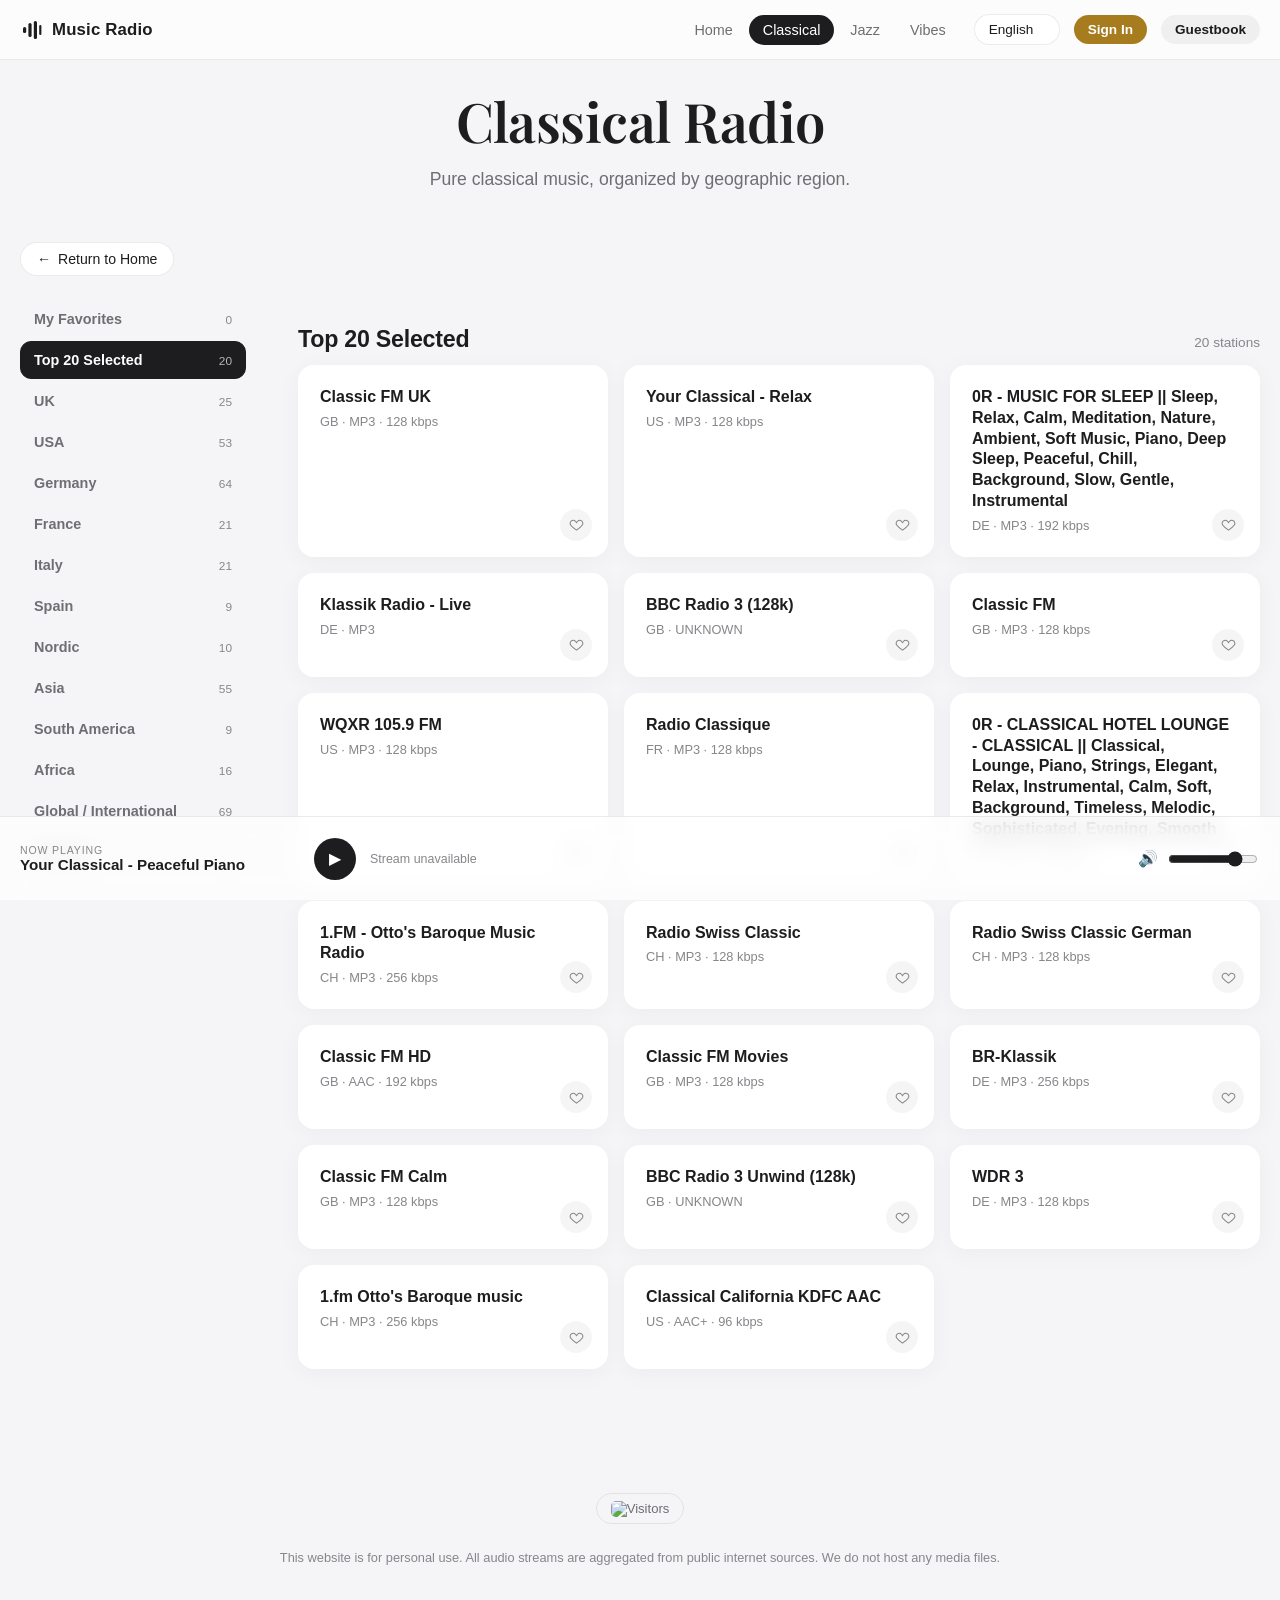
==== classical.html @ c6575f0f "Heart .favorited strict state, un-heart toggle, My Favorites sidebar tab, ?v=19.0" ====
<!DOCTYPE html>
<html lang="en">
<head>
  <meta charset="UTF-8" />
  <meta name="viewport" content="width=device-width, initial-scale=1.0" />
  <meta http-equiv="Cache-Control" content="no-cache, no-store, must-revalidate" />
  <meta http-equiv="Pragma" content="no-cache" />
  <meta http-equiv="Expires" content="0" />

  <title data-i18n="classical.title">Classical Radio</title>
  <link rel="icon" type="image/svg+xml" href="favicon.svg?v=19.0" />
  <link rel="apple-touch-icon" href="apple-touch-icon.png?v=19.0" />

  <link rel="preconnect" href="https://fonts.googleapis.com" />
  <link rel="preconnect" href="https://fonts.gstatic.com" crossorigin />
  <link href="https://fonts.googleapis.com/css2?family=Playfair+Display:ital,wght@0,400;0,600;0,700;1,400&display=swap" rel="stylesheet" />
  <link rel="stylesheet" href="css/style.css?v=19.0" />
</head>
<body data-page="classical" data-category="classical" data-group-label="classical.stations">
  <nav class="site-nav">
    <span class="nav-brand">
      <svg class="logo" width="24" height="24" viewBox="0 0 24 24" fill="none" aria-hidden="true">
        <rect x="3" y="9" width="3.2" height="6" rx="1.6"/>
        <rect x="8.4" y="5" width="3.2" height="14" rx="1.6"/>
        <rect x="13.8" y="3" width="3.2" height="18" rx="1.6"/>
        <rect x="19.2" y="7" width="2.2" height="10" rx="1.1"/>
      </svg>
      <span data-i18n="brand">Music Radio</span>
    </span>
    <div class="nav-links">
      <a href="index.html" data-i18n="nav.home">Home</a>
      <a href="classical.html" class="active" data-i18n="nav.classical">Classical</a>
      <a href="jazz.html" data-i18n="nav.jazz">Jazz</a>
      <a href="vibe.html" data-i18n="nav.vibes">Vibes</a>
      <a href="favorites.html" id="favorites-link" data-i18n="fav.title" hidden>My Favorites</a>
    </div>
    <div class="lang-wrap">
      <select id="lang-switcher" aria-label="Language"></select>
    </div>
    <div class="auth-area" id="auth-area"></div>
    <button class="nav-guestbook" id="guestbook-open" type="button" data-i18n="guestbook.title">Guestbook</button>
  </nav>

  <header class="hero">
    <h1 data-i18n="classical.title">Classical Radio</h1>
    <p data-i18n="classical.subtitle">Pure classical music, organized by geographic region.</p>
  </header>

  <main class="wrap">
    <a class="back-btn" href="index.html">
      <span aria-hidden="true">←</span><span data-i18n="common.back">Return to Home</span>
    </a>

    <div class="category-layout">
      <aside class="category-nav" id="category-nav" role="tablist" aria-label="Regions"></aside>
      <div class="category-main">
        <div id="loading" data-i18n="common.loading">Loading stations…</div>
        <div id="stations"></div>
      </div>
    </div>
  </main>

  <footer class="site-footer">
    <div class="visitor-badge" id="visitor-badge" aria-label="Visitors"></div>
    <p data-i18n="footer.disclaimer">This website is for personal use. All audio streams are aggregated from public internet sources. We do not host any media files.</p>
  </footer>

  <div class="audio-bar" id="audio-bar">
    <div class="np">
      <div class="np-label" data-i18n="player.now_playing">Now Playing</div>
      <div class="np-name empty" id="np-name" data-i18n="player.nothing">Select a station to begin</div>
    </div>
    <div class="controls">
      <button class="btn" id="player-toggle" aria-label="Play">
        <span data-icon>▶</span>
      </button>
    </div>
    <div class="status" id="player-status"></div>
    <div class="vol">
      <span id="vol-icon">🔊</span>
      <input type="range" id="vol-range" min="0" max="1" step="0.01" value="0.8" aria-label="Volume" />
    </div>
  </div>

  <script src="https://cdn.jsdelivr.net/npm/@supabase/supabase-js@2"></script>
  <script src="js/i18n.js?v=19.0"></script>
  <script src="js/auth.js?v=19.0"></script>
  <script src="js/guestbook.js?v=19.0"></script>
  <script src="js/favorites.js?v=19.0"></script>
  <script src="js/player.js?v=19.0"></script>
  <script src="js/app.js?v=19.0"></script>
  <script src="js/counter.js?v=19.0"></script>
  <script src="js/autoplay.js?v=19.0"></script>
  <script src="hls.min.js?v=19.0"></script>
  <script>
    I18N.init();
    Player.init();
    Counter.init();
  </script>
</body>
</html>
---- css/style.css ----
/* ============================================================
   Music Radio — Apple Human Interface Guidelines (Light Mode)
   ============================================================ */

:root {
  --bg: #F5F5F7;
  --card: #FFFFFF;
  --text: #1D1D1F;
  --text-2: #6E6E73;
  --text-3: #86868B;
  --line: rgba(0, 0, 0, 0.08);
  --radius: 16px;
  --shadow: 0 4px 24px rgba(0, 0, 0, 0.04);
  --shadow-hover: 0 14px 34px rgba(0, 0, 0, 0.10);
  --font-sans: -apple-system, BlinkMacSystemFont, "SF Pro Display",
    "SF Pro Text", "Helvetica Neue", "Segoe UI", Roboto, Arial, sans-serif;
  --font-serif: "Playfair Display", "New York", "Iowan Old Style",
    "Palatino Linotype", Palatino, Georgia, "Times New Roman", serif;
  --font-slogan: "Cormorant Garamond", "Playfair Display", "New York",
    "Iowan Old Style", "Palatino Linotype", Palatino, Georgia, serif;
  --nav-h: 60px;
  --player-h: 84px;
  --accent: #0071E3;
}

* { box-sizing: border-box; }
html, body { margin: 0; padding: 0; }

body {
  display: flex;
  flex-direction: column;
  font-family: var(--font-sans);
  color: var(--text);
  background: var(--bg);
  min-height: 100vh;
  padding-bottom: calc(var(--player-h) + 28px);
  -webkit-font-smoothing: antialiased;
  text-rendering: optimizeLegibility;
}

/* push the footer to the absolute bottom even on short pages */
main {
  flex: 1 0 auto;
  width: 100%;
}

/* home: center the slogan + card group vertically in the free space */
body[data-page="home"] main {
  display: flex;
  flex-direction: column;
}
body[data-page="home"] .hero { margin-top: auto; }
body[data-page="home"] .portal-grid { margin-bottom: auto; }

a { color: inherit; text-decoration: none; }

/* per-page accent */
body[data-page="home"] { --accent: #0071E3; }
body[data-page="classical"] { --accent: #A67C1E; }
body[data-page="jazz"] { --accent: #8E44AD; }
body[data-page="vibes"] { --accent: #0E7C86; }
body[data-page="favorites"] { --accent: #FF3B30; }

/* ---------- Navigation (frosted glass) ---------- */
.site-nav {
  position: sticky;
  top: 0;
  z-index: 50;
  height: var(--nav-h);
  display: flex;
  align-items: center;
  gap: 4px;
  padding: 0 20px;
  background: rgba(255, 255, 255, 0.7);
  backdrop-filter: blur(12px);
  -webkit-backdrop-filter: blur(12px);
  border-bottom: 1px solid var(--line);
}

.nav-brand {
  display: flex;
  align-items: center;
  gap: 8px;
  font-weight: 700;
  font-size: 1.05rem;
  letter-spacing: 0.01em;
  margin-right: 8px;
}
.nav-brand .logo { color: var(--text); flex: 0 0 auto; }
.nav-brand .logo rect { fill: currentColor; }

.nav-links { display: flex; gap: 2px; margin-left: auto; }
.nav-links a {
  padding: 7px 14px;
  border-radius: 999px;
  font-size: 0.9rem;
  color: var(--text-2);
  transition: background 0.18s ease, color 0.18s ease;
}
.nav-links a:hover { background: rgba(0, 0, 0, 0.05); color: var(--text); }
.nav-links a.active { background: var(--text); color: #fff; }

.lang-wrap { margin-left: 10px; }
.lang-wrap select {
  appearance: none;
  -webkit-appearance: none;
  border: 1px solid var(--line);
  border-radius: 999px;
  padding: 7px 14px;
  font-size: 0.85rem;
  background: rgba(255, 255, 255, 0.8);
  color: var(--text);
  cursor: pointer;
}

/* ---------- Hero ---------- */
.hero { text-align: center; padding: 24px 20px 40px; }
.hero h1 {
  font-family: var(--font-serif);
  font-size: clamp(2.2rem, 5.5vw, 3.4rem);
  font-weight: 600;
  margin: 0 0 12px;
  letter-spacing: -0.01em;
  color: var(--text);
  animation: fadeInUp 1.5s cubic-bezier(0.16, 1, 0.3, 1) both;
}
.hero h1.slogan {
  font-family: var(--font-slogan);
  font-size: clamp(2.6rem, 6vw, 3.9rem);
  font-weight: 500;
  letter-spacing: 0.005em;
  line-height: 1.12;
  animation: elegantFadeUp 4s ease-out forwards;
}
.hero p {
  font-size: 1.1rem;
  color: var(--text-2);
  margin: 0;
  animation: elegantFadeUp 4s ease-out 0.7s both;
}

@keyframes fadeInUp {
  from { opacity: 0; transform: translateY(20px); }
  to   { opacity: 1; transform: translateY(0); }
}

@keyframes elegantFadeUp {
  from { opacity: 0; transform: translateY(28px); }
  to   { opacity: 1; transform: translateY(0); }
}

.wrap { max-width: 1080px; margin: 0 auto; padding: 0 20px; }

/* subpages breathe wider: sidebar + content share a roomier canvas */
body[data-page="classical"] .wrap,
body[data-page="jazz"] .wrap,
body[data-page="vibes"] .wrap { max-width: 1280px; }

.back-btn {
  display: inline-flex;
  align-items: center;
  gap: 7px;
  margin: 12px 0 4px;
  padding: 8px 16px;
  border-radius: 999px;
  border: 1px solid var(--line);
  background: var(--card);
  font-size: 0.88rem;
  color: var(--text);
  transition: transform 0.15s ease, box-shadow 0.15s ease;
}
.back-btn:hover { transform: translateX(-2px); box-shadow: var(--shadow); }

/* ---------- Sections & cards ---------- */
.station-section { margin: 10px 0 30px; }
.section-head {
  display: flex;
  align-items: baseline;
  justify-content: space-between;
  margin: 26px 0 12px;
}
.section-head h2 {
  margin: 0;
  font-size: 1.45rem;
  font-weight: 700;
  letter-spacing: -0.01em;
}
.section-head .count { font-size: 0.85rem; color: var(--text-3); }

.grid {
  display: grid;
  grid-template-columns: repeat(auto-fill, minmax(250px, 1fr));
  gap: 16px;
}

.card {
  background: var(--card);
  border-radius: var(--radius);
  padding: 22px 22px 24px;
  min-height: 104px;
  cursor: pointer;
  position: relative;
  box-shadow: var(--shadow);
  transition: transform 0.2s cubic-bezier(0.16, 1, 0.3, 1), box-shadow 0.2s ease;
}
.card:hover { transform: translateY(-4px); box-shadow: var(--shadow-hover); }
.card.playing { box-shadow: 0 0 0 2px var(--accent), var(--shadow); }
.card .c-name {
  font-weight: 600;
  font-size: 1rem;
  line-height: 1.3;
  padding-right: 8px;
}
.card .c-meta { font-size: 0.8rem; color: var(--text-3); margin-top: 6px; }

/* Favorites heart (bottom-right of each station card) */
.card-heart {
  position: absolute;
  bottom: 16px;
  right: 16px;
  width: 32px;
  height: 32px;
  border: none;
  border-radius: 50%;
  background: rgba(0, 0, 0, 0.04);
  color: var(--text-3);
  display: grid;
  place-items: center;
  cursor: pointer;
  padding: 0;
  transition: transform 0.15s ease, color 0.15s ease, background 0.15s ease;
}
.card-heart svg path {
  fill: transparent;
  stroke: currentColor;
  stroke-width: 1.7;
  transition: fill 0.15s ease;
}
.card-heart:hover { transform: scale(1.12); background: rgba(255, 59, 48, 0.10); color: #FF3B30; }
/* Favorited state: STRICTLY solid red regardless of hover state or device */
.card-heart.favorited,
.card-heart.favorited:hover {
  color: #FF3B30 !important;
  background: rgba(255, 59, 48, 0.10);
  border: none;
}
.card-heart.favorited svg path,
.card-heart.favorited:hover svg path {
  fill: #FF3B30 !important;
  stroke: #FF3B30 !important;
}
.card-heart.pop { animation: heartPop 0.3s ease; }
.card .c-meta { padding-right: 36px; }

@keyframes heartPop {
  0%   { transform: scale(1); }
  40%  { transform: scale(1.3); }
  100% { transform: scale(1); }
}

/* ---------- View All ---------- */
.view-all {
  display: block;
  margin: 18px auto 0;
  padding: 11px 26px;
  border-radius: 999px;
  border: 1px solid var(--line);
  background: var(--card);
  color: var(--text);
  font-size: 0.92rem;
  font-weight: 600;
  cursor: pointer;
  box-shadow: var(--shadow);
  transition: background 0.18s ease, transform 0.18s ease;
}
.view-all:hover { background: #fafafa; transform: translateY(-1px); }

/* ---------- Category navigation (sticky sidebar → mobile pills) ---------- */
.category-layout {
  display: grid;
  grid-template-columns: 230px minmax(0, 1fr);
  gap: 48px;
  align-items: start;
  margin: 20px 0 44px;
}

.category-nav {
  position: sticky;
  top: calc(var(--nav-h) + 18px);
  display: flex;
  flex-direction: column;
  gap: 3px;
  max-height: calc(100vh - var(--nav-h) - var(--player-h) - 36px);
  overflow-y: auto;
  overscroll-behavior: contain;
  padding-right: 4px;
  scrollbar-width: thin;
}

.category-nav button {
  display: flex;
  align-items: baseline;
  justify-content: space-between;
  gap: 10px;
  width: 100%;
  margin: 0;
  padding: 9px 13px;
  border: 1px solid transparent;
  border-radius: 11px;
  background: transparent;
  font-family: inherit;
  font-size: 0.9rem;
  line-height: 1.25;
  text-align: left;
  color: var(--text-2);
  cursor: pointer;
  transition: background 0.15s ease, color 0.15s ease, border-color 0.15s ease;
}
.category-nav button .cat-label { font-weight: 600; }
.category-nav button .cat-count {
  font-size: 0.74rem;
  color: var(--text-3);
  font-variant-numeric: tabular-nums;
  flex: 0 0 auto;
}
.category-nav button:hover { background: rgba(0, 0, 0, 0.045); color: var(--text); }
.category-nav button.active {
  background: var(--text);
  border-color: var(--text);
  color: #fff;
}
.category-nav button.active .cat-count { color: rgba(255, 255, 255, 0.68); }

.category-main { min-width: 0; }

/* content fade when switching category */
@keyframes stationFade {
  from { opacity: 0; transform: translateY(10px); }
  to   { opacity: 1; transform: translateY(0); }
}
.station-fade { animation: stationFade 0.28s cubic-bezier(0.16, 1, 0.3, 1) both; }

@media (prefers-reduced-motion: reduce) {
  .station-fade { animation: none; }
  .portal, .portal:hover { transition: none; transform: none; }
}

@media (max-width: 860px) {
  .category-layout {
    grid-template-columns: 1fr;
    gap: 4px;
    margin: 12px 0 32px;
  }
  .category-nav {
    position: sticky;
    top: var(--nav-h);
    z-index: 40;
    flex-direction: row;
    gap: 8px;
    max-height: none;
    overflow-x: auto;
    overflow-y: hidden;
    -webkit-overflow-scrolling: touch;
    scrollbar-width: none;
    padding: 10px 0;
    background: var(--bg);
  }
  .category-nav::-webkit-scrollbar { display: none; }
  .category-nav button {
    flex: 0 0 auto;
    width: auto;
    border-radius: 999px;
    border-color: var(--line);
    background: var(--card);
    color: var(--text);
    padding: 8px 15px;
    font-size: 0.86rem;
  }
  .category-nav button:hover { background: var(--card); }
  .category-nav button.active { background: var(--text); color: #fff; }
  .category-main { padding-top: 8px; }
}

/* ---------- Home portals ---------- */
.portal-grid {
  display: grid;
  grid-template-columns: repeat(auto-fit, minmax(260px, 1fr));
  align-items: stretch;
  gap: 20px;
  margin: 20px 0 44px;
  perspective: 1200px;
}
.portal {
  border-radius: 20px;
  padding: 32px 28px;
  min-height: 220px;
  height: 100%;
  position: relative;
  display: flex;
  flex-direction: column;
  justify-content: flex-end;
  overflow: hidden;
  color: var(--text);
  box-shadow: var(--shadow);
  transform-style: preserve-3d;
  transition: transform 0.4s cubic-bezier(0.22, 1, 0.36, 1), box-shadow 0.4s ease-out;
  will-change: transform;
}
.portal:hover {
  transform: rotateX(3deg) rotateY(-6deg) scale(1.02);
  box-shadow: 0 26px 52px rgba(0, 0, 0, 0.12);
}
.portal h2 { margin: 0 0 6px; font-size: 1.6rem; letter-spacing: -0.01em; position: relative; z-index: 1; }
.portal p { margin: 0; font-size: 0.92rem; color: var(--text-2); line-height: 1.45; position: relative; z-index: 1; }
.portal.classical { background: linear-gradient(135deg, #faf3e6, #f0e0c2); }
.portal.jazz { background: linear-gradient(135deg, #f2ecf5, #e3d2ea); }
.portal.vibes { background: linear-gradient(135deg, #e6f2f2, #cfe6e4); }

/* Watermark background images (subtle, right-anchored, cropped) */
.portal::after {
  content: "";
  position: absolute;
  top: 0;
  right: 0;
  bottom: 0;
  width: 60%;
  background-size: cover;
  background-position: center right;
  background-repeat: no-repeat;
  opacity: 0.10;
  pointer-events: none;
  z-index: 0;
}
.portal.classical::after { background-image: url("../assets/cello-bg.jpg"); }
.portal.jazz::after { background-image: url("../assets/sax-bg.jpg"); }
.portal.vibes::after { background-image: url("../assets/cafes-bg.jpg"); }

/* ---------- Footer ---------- */
.site-footer {
  width: 100%;
  max-width: 1080px;
  margin: 30px auto 0;
  padding: 20px;
  text-align: center;
  font-size: 0.8rem;
  color: var(--text-3);
}
.visitor-badge {
  display: inline-block;
  padding: 6px 14px;
  border-radius: 999px;
  border: 1px solid var(--line);
  margin-bottom: 14px;
  font-size: 0.82rem;
  color: var(--text-2);
}

/* ---------- Persistent audio player (light frosted) ---------- */
.audio-bar {
  position: fixed;
  left: 0;
  right: 0;
  bottom: 0;
  height: var(--player-h);
  z-index: 100;
  display: flex;
  align-items: center;
  gap: 14px;
  padding: 0 20px;
  background: rgba(255, 255, 255, 0.72);
  backdrop-filter: blur(12px);
  -webkit-backdrop-filter: blur(12px);
  border-top: 1px solid var(--line);
  color: var(--text);
}

.audio-bar .np { min-width: 0; flex: 0 1 280px; }
.audio-bar .np .np-label {
  font-size: 0.66rem;
  text-transform: uppercase;
  letter-spacing: 0.08em;
  color: var(--text-3);
}
.audio-bar .np .np-name {
  font-size: 0.95rem;
  font-weight: 600;
  white-space: nowrap;
  overflow: hidden;
  text-overflow: ellipsis;
}
.audio-bar .np .np-name.empty { color: var(--text-3); font-weight: 400; }

.audio-bar .controls { display: flex; align-items: center; gap: 10px; }
.audio-bar .btn {
  width: 42px;
  height: 42px;
  border-radius: 50%;
  border: none;
  cursor: pointer;
  display: grid;
  place-items: center;
  background: var(--text);
  color: #fff;
  font-size: 1rem;
  transition: transform 0.12s ease, background 0.15s ease;
}
.audio-bar .btn:hover { background: #000; }
.audio-bar .btn:active { transform: scale(0.94); }
.audio-bar .btn.playing { background: var(--accent); }

/* Buffering: hide the play/pause glyph and show a subtle spinner */
.audio-bar .btn.buffering [data-icon] { display: none; }
.audio-bar .btn.buffering::before {
  content: "";
  width: 15px;
  height: 15px;
  border: 2px solid rgba(255, 255, 255, 0.35);
  border-top-color: #fff;
  border-radius: 50%;
  animation: spin 0.8s linear infinite;
}

.audio-bar .status { font-size: 0.78rem; color: var(--text-3); flex: 0 0 auto; }
.audio-bar .vol { display: flex; align-items: center; gap: 8px; margin-left: auto; }
.audio-bar .vol input[type="range"] { width: 90px; accent-color: var(--text); }

.spin {
  display: inline-block;
  width: 16px;
  height: 16px;
  border: 2px solid rgba(0, 0, 0, 0.15);
  border-top-color: var(--text);
  border-radius: 50%;
  animation: spin 0.8s linear infinite;
}
@keyframes spin { to { transform: rotate(360deg); } }

/* ---------- Responsive ---------- */
@media (max-width: 640px) {
  .audio-bar { gap: 10px; padding: 0 12px; }
  .audio-bar .np { flex: 0 1 140px; }
  .audio-bar .vol { display: none; }
  .nav-brand { font-size: 0.95rem; }
  .nav-links a { padding: 6px 10px; font-size: 0.82rem; }
  .grid { grid-template-columns: 1fr; }
  .hero { padding: 24px 16px 28px; }
}

/* ---------- Auth (Supabase) ---------- */
.auth-area {
  display: flex;
  align-items: center;
  gap: 8px;
  margin-left: 10px;
}

.auth-signin,
.auth-signout,
.auth-chip {
  padding: 7px 14px;
  border-radius: 999px;
  font-size: 0.85rem;
  font-weight: 600;
  border: none;
  cursor: pointer;
  white-space: nowrap;
  transition: transform 0.15s ease, background 0.18s ease, color 0.18s ease,
    opacity 0.15s ease;
}
.auth-signin:active,
.auth-signout:active { transform: scale(0.96); }

.auth-signin {
  background: var(--accent);
  color: #fff;
}
.auth-signin:hover { opacity: 0.9; }

.auth-signout {
  background: transparent;
  border: 1px solid var(--line);
  color: var(--text-2);
}
.auth-signout:hover { background: rgba(0, 0, 0, 0.05); color: var(--text); }

.auth-chip {
  display: inline-flex;
  align-items: center;
  gap: 6px;
  max-width: 150px;
  overflow: hidden;
  text-overflow: ellipsis;
  background: rgba(0, 0, 0, 0.05);
  color: var(--text);
  font-weight: 500;
  cursor: default;
}

/* modal overlay */
.auth-overlay {
  position: fixed;
  inset: 0;
  z-index: 200;
  display: flex;
  align-items: center;
  justify-content: center;
  padding: 20px;
  background: rgba(0, 0, 0, 0.32);
  backdrop-filter: blur(8px);
  -webkit-backdrop-filter: blur(8px);
}
.auth-overlay[hidden] { display: none; }

.auth-modal {
  position: relative;
  width: 100%;
  max-width: 400px;
  background: var(--card);
  border-radius: 20px;
  padding: 32px 28px 26px;
  box-shadow: 0 24px 64px rgba(0, 0, 0, 0.16);
  animation: authFade 0.3s cubic-bezier(0.16, 1, 0.3, 1) both;
}

@keyframes authFade {
  from { opacity: 0; transform: translateY(14px) scale(0.98); }
  to   { opacity: 1; transform: translateY(0) scale(1); }
}

.auth-close {
  position: absolute;
  top: 14px;
  right: 14px;
  width: 30px;
  height: 30px;
  border-radius: 50%;
  border: none;
  background: rgba(0, 0, 0, 0.05);
  color: var(--text-2);
  font-size: 0.8rem;
  cursor: pointer;
  transition: background 0.15s ease;
}
.auth-close:hover { background: rgba(0, 0, 0, 0.1); }

.auth-title { margin: 0 0 6px; font-size: 1.45rem; font-weight: 700; letter-spacing: -0.01em; }
.auth-sub { margin: 0 0 22px; font-size: 0.88rem; color: var(--text-2); }

.auth-label {
  display: block;
  margin: 0 0 6px;
  font-size: 0.8rem;
  font-weight: 600;
  color: var(--text-2);
}

.auth-input {
  width: 100%;
  padding: 11px 14px;
  margin-bottom: 14px;
  border: 1px solid var(--line);
  border-radius: 12px;
  background: var(--bg);
  color: var(--text);
  font-family: inherit;
  font-size: 0.92rem;
  transition: border-color 0.15s ease, box-shadow 0.15s ease;
}
.auth-input:focus {
  outline: none;
  border-color: var(--accent);
  box-shadow: 0 0 0 3px rgba(0, 113, 227, 0.12);
  background: var(--card);
}

.auth-error,
.auth-note {
  margin: 0 0 14px;
  padding: 9px 12px;
  border-radius: 10px;
  font-size: 0.82rem;
  line-height: 1.4;
}
.auth-error { background: rgba(215, 0, 21, 0.08); color: #c7000f; }
.auth-note { background: rgba(0, 113, 227, 0.08); color: var(--accent); }
.auth-error[hidden], .auth-note[hidden] { display: none; }

.auth-submit {
  width: 100%;
  padding: 12px;
  border: none;
  border-radius: 999px;
  background: var(--accent);
  color: #fff;
  font-family: inherit;
  font-size: 0.92rem;
  font-weight: 600;
  cursor: pointer;
  transition: opacity 0.15s ease, transform 0.15s ease;
}
.auth-submit:hover { opacity: 0.9; }
.auth-submit:active { transform: scale(0.98); }
.auth-submit:disabled { opacity: 0.55; cursor: default; }

.auth-switch { margin: 18px 0 0; text-align: center; }
.auth-switch button {
  background: none;
  border: none;
  color: var(--accent);
  font-family: inherit;
  font-size: 0.85rem;
  font-weight: 600;
  cursor: pointer;
}
.auth-switch button:hover { text-decoration: underline; }

/* Honeypot: visually hidden, but a real text input (bots fill it, humans never see it) */
.hp-field {
  opacity: 0;
  position: absolute;
  z-index: -1;
  left: -9999px;
  pointer-events: none;
}

/* Toast (HIG-style dark pill, top center under the nav) */
.toast {
  position: fixed;
  top: calc(var(--nav-h) + 16px);
  left: 50%;
  transform: translateX(-50%) translateY(-8px);
  background: var(--text);
  color: #fff;
  font-size: 0.85rem;
  font-weight: 500;
  padding: 10px 18px;
  border-radius: 999px;
  box-shadow: 0 10px 30px rgba(0, 0, 0, 0.22);
  z-index: 300;
  max-width: min(92vw, 440px);
  text-align: center;
  opacity: 0;
  pointer-events: none;
  transition: opacity 0.25s ease, transform 0.25s ease;
}
.toast.show { opacity: 1; transform: translateX(-50%) translateY(0); }

/* "My Favorites" header link (visible only when signed in) */
.nav-links .nav-favorites::before { content: "♥ "; }

/* Favorites page */
.fav-empty {
  text-align: center;
  color: var(--text-3);
  font-size: 0.9rem;
  padding: 40px 0;
}

/* sign-up success panel (email confirmation pending) */
.auth-success { text-align: center; padding: 4px 0 2px; }
.auth-success-badge {
  width: 56px;
  height: 56px;
  border-radius: 50%;
  background: rgba(52, 199, 89, 0.12);
  color: #34c759;
  font-size: 1.6rem;
  font-weight: 700;
  display: grid;
  place-items: center;
  margin: 0 auto 16px;
}
.auth-success-msg {
  margin: 0 0 20px;
  font-size: 0.9rem;
  color: var(--text-2);
  line-height: 1.5;
}

@media (max-width: 640px) {
  .auth-chip { max-width: 96px; }
  .auth-signout { padding: 6px 10px; font-size: 0.78rem; }
  .auth-signin { padding: 6px 12px; font-size: 0.8rem; }
}

@media (prefers-reduced-motion: reduce) {
  .auth-modal { animation: none; }
  .guestbook-modal { animation: none; }
}

/* ---------- Guestbook (Supabase) ---------- */
.nav-guestbook {
  margin-left: 10px;
  padding: 7px 14px;
  border-radius: 999px;
  border: none;
  background: rgba(0, 0, 0, 0.05);
  color: var(--text);
  font-family: inherit;
  font-size: 0.85rem;
  font-weight: 600;
  cursor: pointer;
  white-space: nowrap;
  transition: background 0.18s ease, transform 0.15s ease;
}
.nav-guestbook:hover { background: rgba(0, 0, 0, 0.1); }
.nav-guestbook:active { transform: scale(0.96); }

.guestbook-overlay {
  position: fixed;
  inset: 0;
  z-index: 200;
  display: flex;
  align-items: center;
  justify-content: center;
  padding: 20px;
  background: rgba(0, 0, 0, 0.32);
  backdrop-filter: blur(10px);
  -webkit-backdrop-filter: blur(10px);
}
.guestbook-overlay[hidden] { display: none; }

.guestbook-modal {
  position: relative;
  width: 100%;
  max-width: 520px;
  max-height: min(80vh, 720px);
  display: flex;
  flex-direction: column;
  background: var(--card);
  border-radius: 20px;
  padding: 28px 26px 22px;
  box-shadow: 0 24px 64px rgba(0, 0, 0, 0.16);
  animation: authFade 0.3s cubic-bezier(0.16, 1, 0.3, 1) both;
}

.guestbook-head { padding-right: 34px; }
.guestbook-title { margin: 0 0 4px; font-size: 1.45rem; font-weight: 700; letter-spacing: -0.01em; }
.guestbook-sub { margin: 0; font-size: 0.88rem; color: var(--text-2); }

.guestbook-body {
  display: flex;
  flex-direction: column;
  min-height: 0;
  margin-top: 16px;
}

.gb-textarea { resize: vertical; min-height: 84px; }

.gb-feed {
  flex: 1;
  min-height: 0;
  overflow-y: auto;
  margin-top: 18px;
  padding-top: 14px;
  border-top: 1px solid var(--line);
  scrollbar-width: thin;
}
.gb-empty { text-align: center; color: var(--text-3); font-size: 0.85rem; padding: 14px 0; }
.gb-item {
  padding: 10px 12px;
  border-radius: 12px;
  background: rgba(0, 0, 0, 0.03);
  margin-bottom: 10px;
}
.gb-item-head {
  display: flex;
  justify-content: space-between;
  align-items: baseline;
  gap: 10px;
  margin-bottom: 3px;
}
.gb-item-name { font-weight: 600; font-size: 0.85rem; color: var(--text); }
.gb-item-time { font-size: 0.7rem; color: var(--text-3); white-space: nowrap; }
.gb-item-text { margin: 0; font-size: 0.9rem; color: var(--text-2); line-height: 1.45; word-break: break-word; }

/* ---------- Mobile header (≤768px): wrap into two rows, keep every control visible ---------- */
@media (max-width: 768px) {
  .site-nav {
    position: static;
    flex-wrap: wrap;
    height: auto;
    padding: 8px 12px;
    row-gap: 6px;
  }
  .nav-brand { font-size: 0.92rem; }
  .nav-links {
    order: 5;
    width: 100%;
    margin-left: 0;
    flex-wrap: wrap;
    gap: 2px;
  }
  .nav-links a { padding: 6px 11px; font-size: 0.8rem; }
  .lang-wrap { order: 2; margin-left: auto; }
  .lang-wrap select { padding: 5px 10px; font-size: 0.75rem; }
  .auth-area { order: 3; margin-left: 8px; }
  .nav-guestbook { order: 4; margin-left: 8px; padding: 6px 11px; font-size: 0.78rem; }
  .auth-chip { max-width: 90px; }
  .auth-signout { padding: 5px 10px; font-size: 0.75rem; }
  .auth-signin { padding: 5px 11px; font-size: 0.78rem; }
  .category-nav { top: 0; }
}
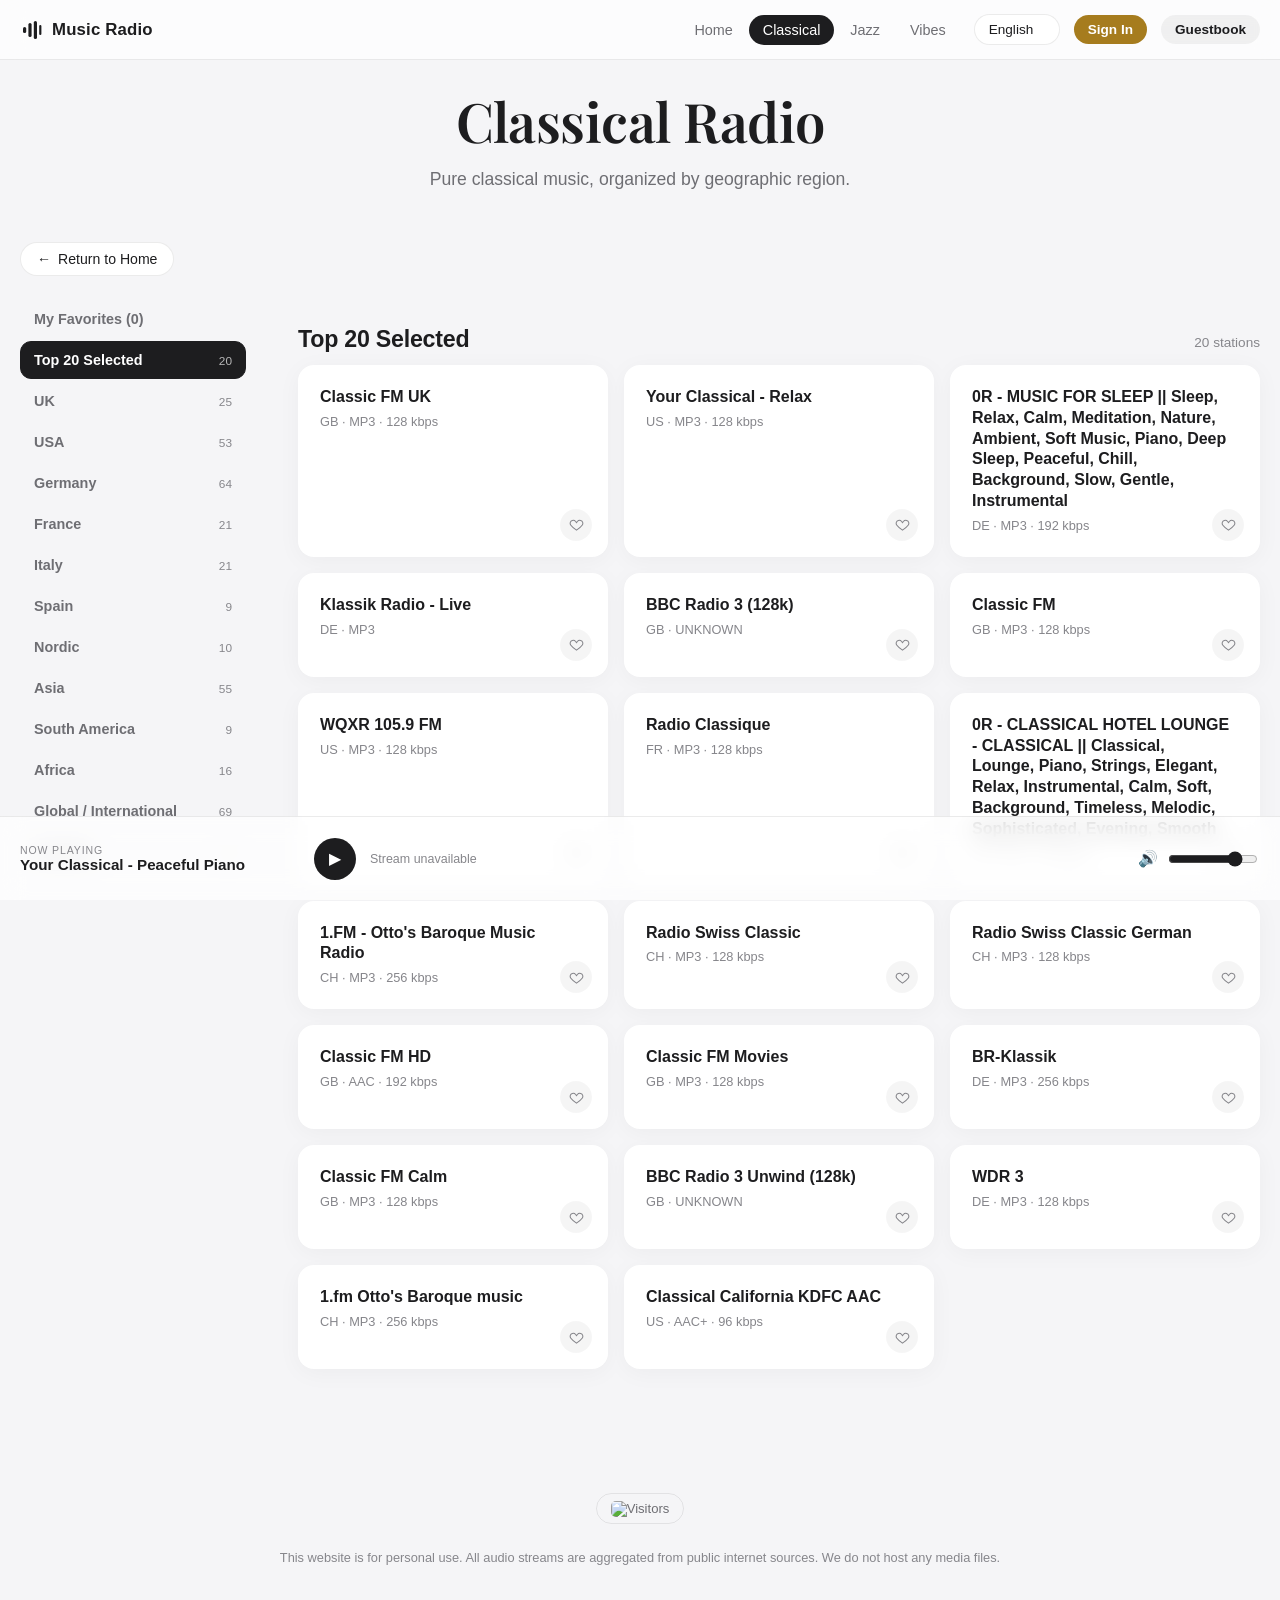
==== commit db22ac6c: "Favorites persistence: .is-favorited strict state, column-name auto-detect, My Favorites (X) label +" ====
--- a/classical.html
+++ b/classical.html
@@ -8,13 +8,13 @@
   <meta http-equiv="Expires" content="0" />
 
   <title data-i18n="classical.title">Classical Radio</title>
-  <link rel="icon" type="image/svg+xml" href="favicon.svg?v=19.0" />
-  <link rel="apple-touch-icon" href="apple-touch-icon.png?v=19.0" />
+  <link rel="icon" type="image/svg+xml" href="favicon.svg?v=20.0" />
+  <link rel="apple-touch-icon" href="apple-touch-icon.png?v=20.0" />
 
   <link rel="preconnect" href="https://fonts.googleapis.com" />
   <link rel="preconnect" href="https://fonts.gstatic.com" crossorigin />
   <link href="https://fonts.googleapis.com/css2?family=Playfair+Display:ital,wght@0,400;0,600;0,700;1,400&display=swap" rel="stylesheet" />
-  <link rel="stylesheet" href="css/style.css?v=19.0" />
+  <link rel="stylesheet" href="css/style.css?v=20.0" />
 </head>
 <body data-page="classical" data-category="classical" data-group-label="classical.stations">
   <nav class="site-nav">
@@ -83,15 +83,15 @@
   </div>
 
   <script src="https://cdn.jsdelivr.net/npm/@supabase/supabase-js@2"></script>
-  <script src="js/i18n.js?v=19.0"></script>
-  <script src="js/auth.js?v=19.0"></script>
-  <script src="js/guestbook.js?v=19.0"></script>
-  <script src="js/favorites.js?v=19.0"></script>
-  <script src="js/player.js?v=19.0"></script>
-  <script src="js/app.js?v=19.0"></script>
-  <script src="js/counter.js?v=19.0"></script>
-  <script src="js/autoplay.js?v=19.0"></script>
-  <script src="hls.min.js?v=19.0"></script>
+  <script src="js/i18n.js?v=20.0"></script>
+  <script src="js/auth.js?v=20.0"></script>
+  <script src="js/guestbook.js?v=20.0"></script>
+  <script src="js/favorites.js?v=20.0"></script>
+  <script src="js/player.js?v=20.0"></script>
+  <script src="js/app.js?v=20.0"></script>
+  <script src="js/counter.js?v=20.0"></script>
+  <script src="js/autoplay.js?v=20.0"></script>
+  <script src="hls.min.js?v=20.0"></script>
   <script>
     I18N.init();
     Player.init();
--- a/css/style.css
+++ b/css/style.css
@@ -237,17 +237,19 @@
   transition: fill 0.15s ease;
 }
 .card-heart:hover { transform: scale(1.12); background: rgba(255, 59, 48, 0.10); color: #FF3B30; }
-/* Favorited state: STRICTLY solid red regardless of hover state or device */
-.card-heart.favorited,
-.card-heart.favorited:hover {
-  color: #FF3B30 !important;
+/* Favorited state: STRICTLY solid red regardless of hover state or device.
+   Applied PERMANENTLY as a class, never via :hover/:active. */
+.card-heart.is-favorited,
+.card-heart.is-favorited:hover {
+  fill: #ff3b30 !important;
+  color: #ff3b30 !important;
   background: rgba(255, 59, 48, 0.10);
   border: none;
 }
-.card-heart.favorited svg path,
-.card-heart.favorited:hover svg path {
-  fill: #FF3B30 !important;
-  stroke: #FF3B30 !important;
+.card-heart.is-favorited svg path,
+.card-heart.is-favorited:hover svg path {
+  fill: #ff3b30 !important;
+  stroke: #ff3b30 !important;
 }
 .card-heart.pop { animation: heartPop 0.3s ease; }
 .card .c-meta { padding-right: 36px; }
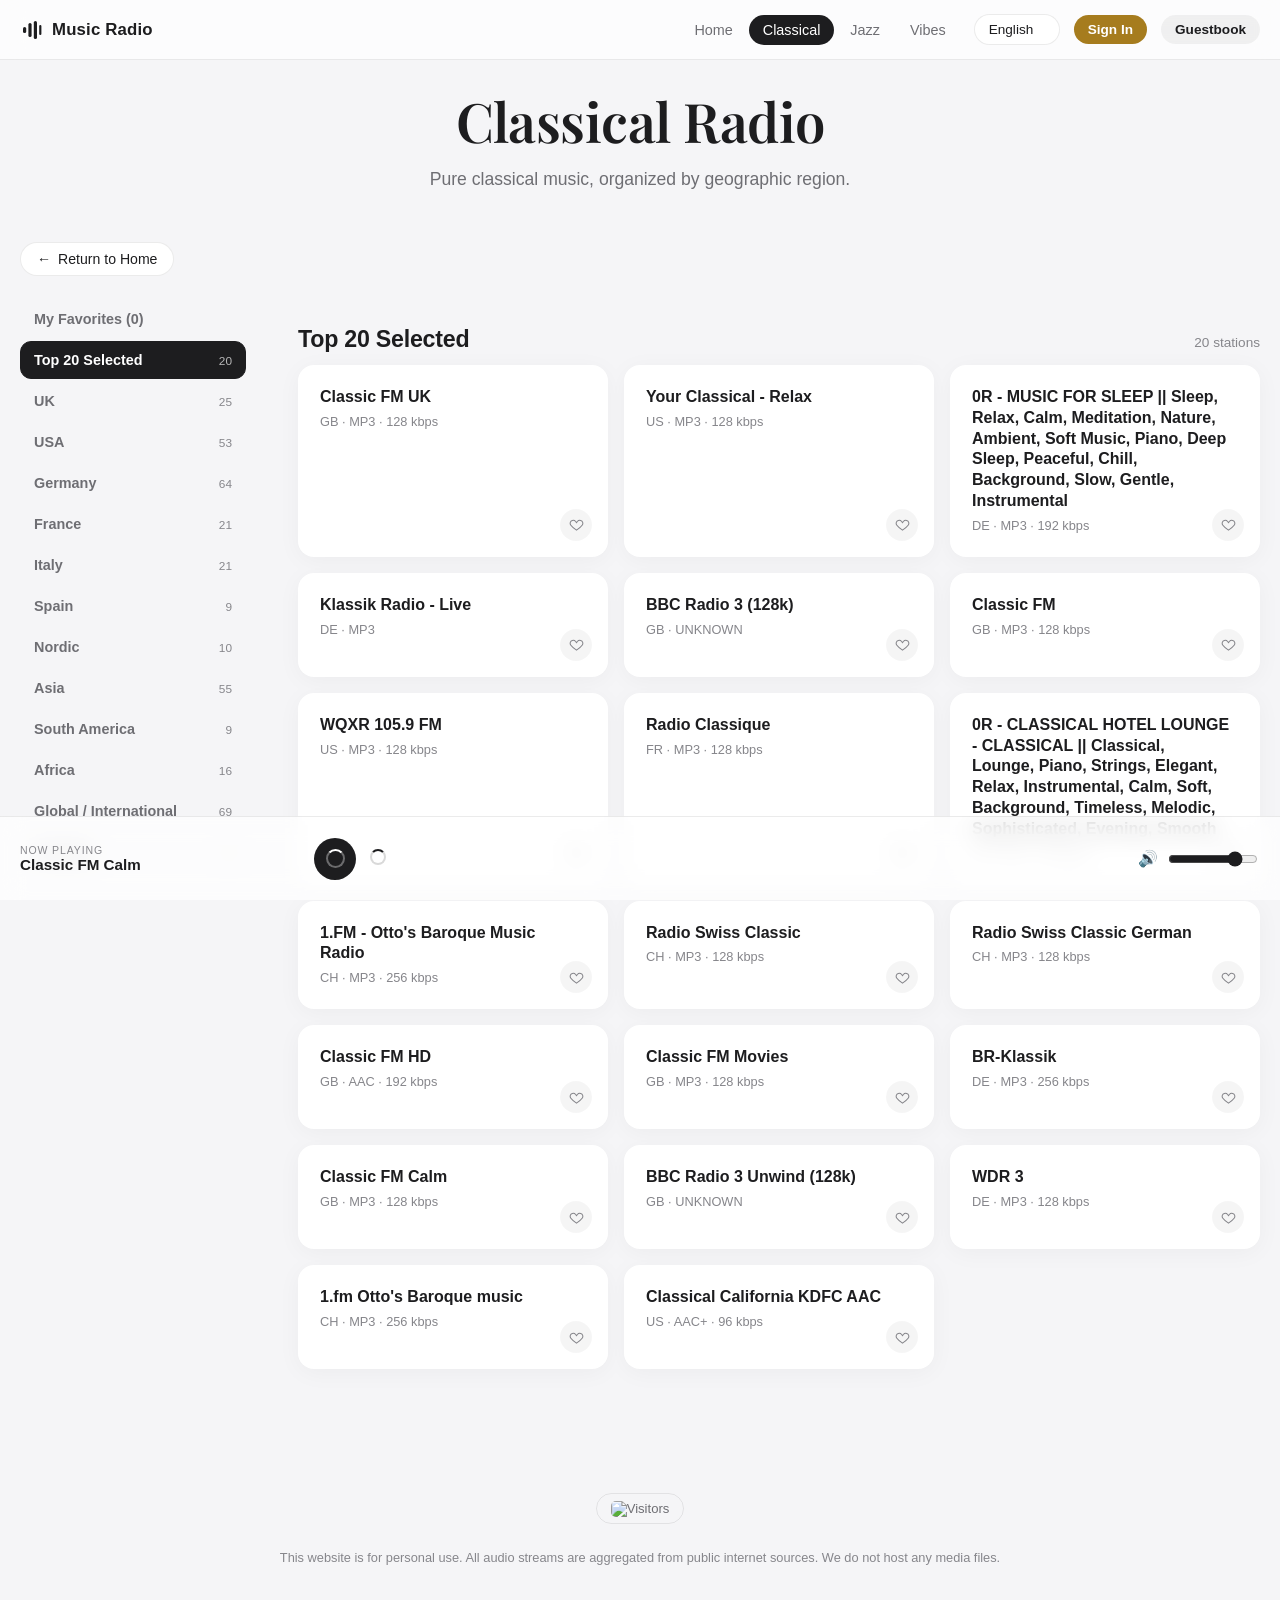
==== commit bc8c18dd: "Classic FM Calm VIP: default station on Home+Classical, infinite 14-URL mirror loop, strict pause pr" ====
--- a/classical.html
+++ b/classical.html
@@ -8,13 +8,13 @@
   <meta http-equiv="Expires" content="0" />
 
   <title data-i18n="classical.title">Classical Radio</title>
-  <link rel="icon" type="image/svg+xml" href="favicon.svg?v=20.0" />
-  <link rel="apple-touch-icon" href="apple-touch-icon.png?v=20.0" />
+  <link rel="icon" type="image/svg+xml" href="favicon.svg?v=32.0" />
+  <link rel="apple-touch-icon" href="apple-touch-icon.png?v=32.0" />
 
   <link rel="preconnect" href="https://fonts.googleapis.com" />
   <link rel="preconnect" href="https://fonts.gstatic.com" crossorigin />
   <link href="https://fonts.googleapis.com/css2?family=Playfair+Display:ital,wght@0,400;0,600;0,700;1,400&display=swap" rel="stylesheet" />
-  <link rel="stylesheet" href="css/style.css?v=20.0" />
+  <link rel="stylesheet" href="css/style.css?v=32.0" />
 </head>
 <body data-page="classical" data-category="classical" data-group-label="classical.stations">
   <nav class="site-nav">
@@ -83,15 +83,15 @@
   </div>
 
   <script src="https://cdn.jsdelivr.net/npm/@supabase/supabase-js@2"></script>
-  <script src="js/i18n.js?v=20.0"></script>
-  <script src="js/auth.js?v=20.0"></script>
-  <script src="js/guestbook.js?v=20.0"></script>
-  <script src="js/favorites.js?v=20.0"></script>
-  <script src="js/player.js?v=20.0"></script>
-  <script src="js/app.js?v=20.0"></script>
-  <script src="js/counter.js?v=20.0"></script>
-  <script src="js/autoplay.js?v=20.0"></script>
-  <script src="hls.min.js?v=20.0"></script>
+  <script src="js/i18n.js?v=32.0"></script>
+  <script src="js/auth.js?v=32.0"></script>
+  <script src="js/guestbook.js?v=32.0"></script>
+  <script src="js/favorites.js?v=32.0"></script>
+  <script src="js/player.js?v=32.0"></script>
+  <script src="js/app.js?v=32.0"></script>
+  <script src="js/counter.js?v=32.0"></script>
+  <script src="js/autoplay.js?v=32.0"></script>
+  <script src="hls.min.js?v=32.0"></script>
   <script>
     I18N.init();
     Player.init();
--- a/css/style.css
+++ b/css/style.css
@@ -746,6 +746,13 @@
   transition: opacity 0.25s ease, transform 0.25s ease;
 }
 .toast.show { opacity: 1; transform: translateX(-50%) translateY(0); }
+.toast.toast-error {
+  background: #B00020;
+  font-size: 0.8rem;
+  line-height: 1.4;
+  text-align: left;
+  word-break: break-word;
+}
 
 /* "My Favorites" header link (visible only when signed in) */
 .nav-links .nav-favorites::before { content: "♥ "; }
